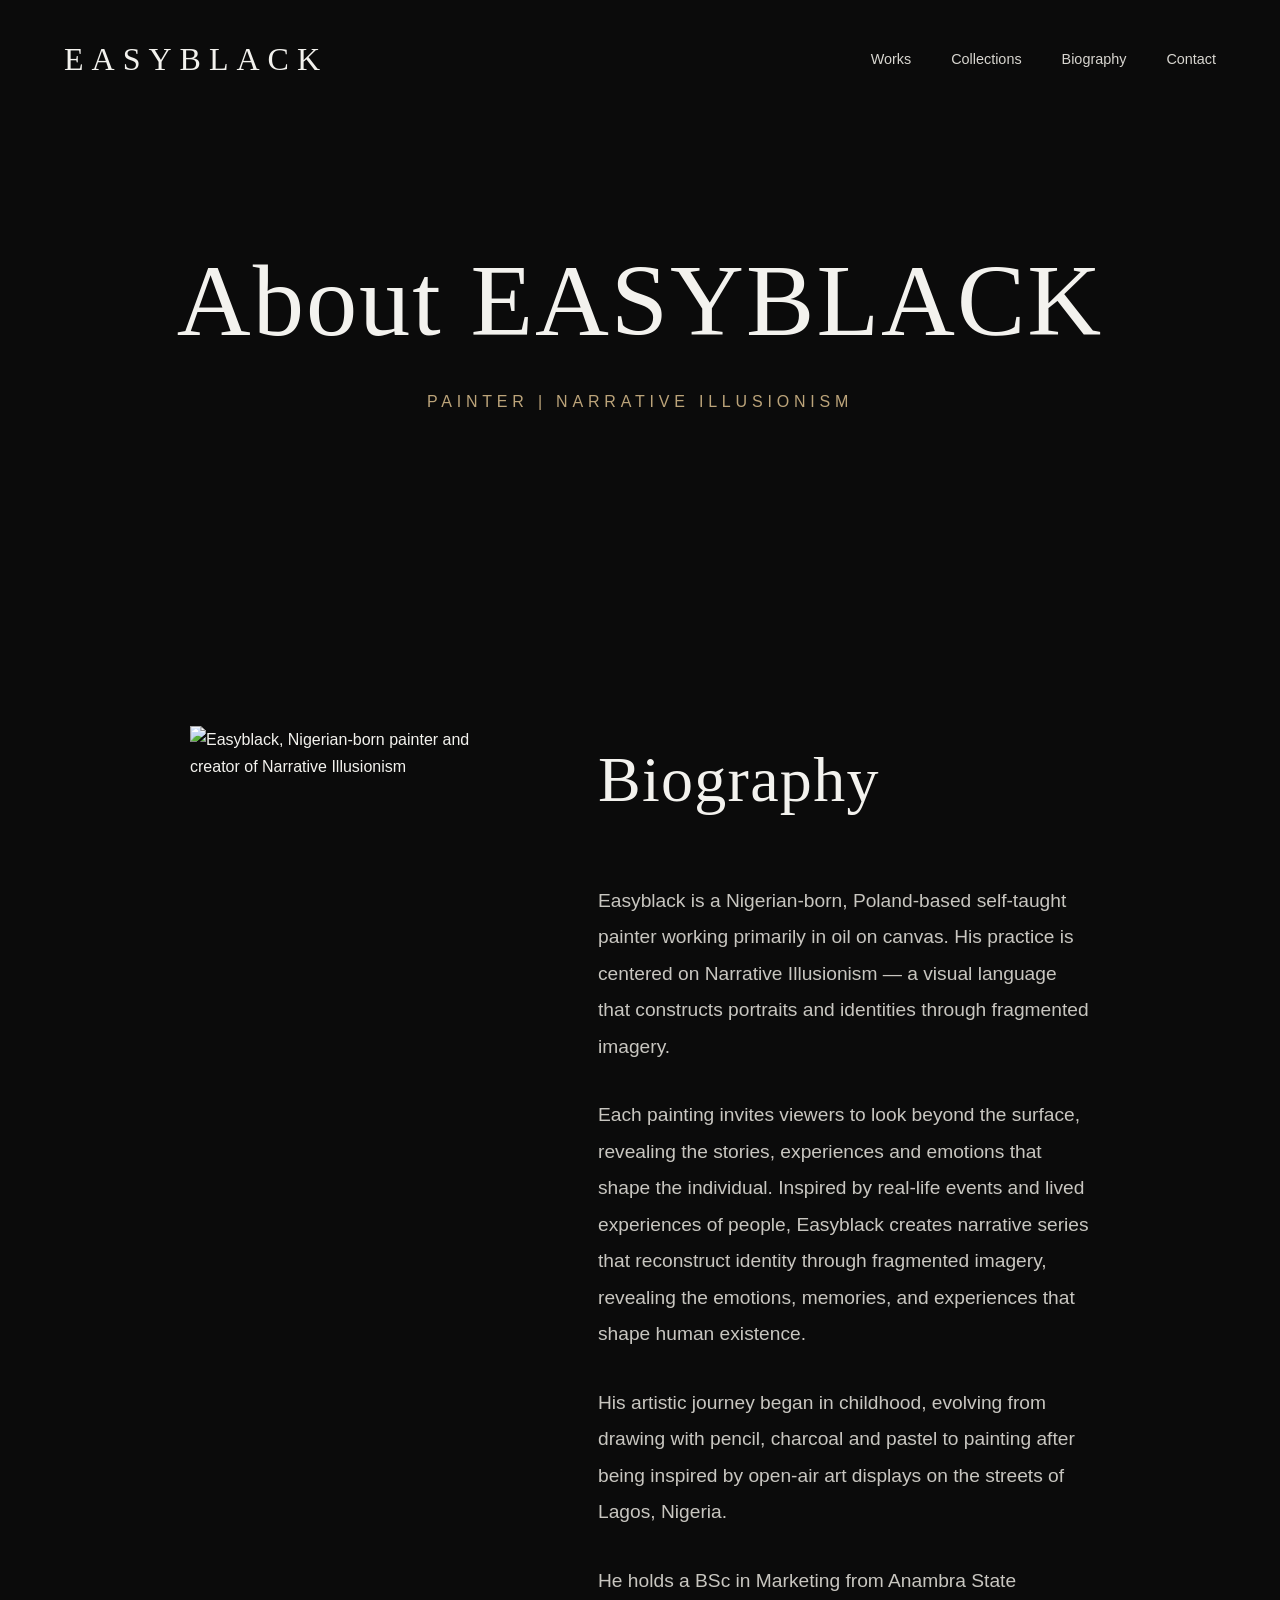
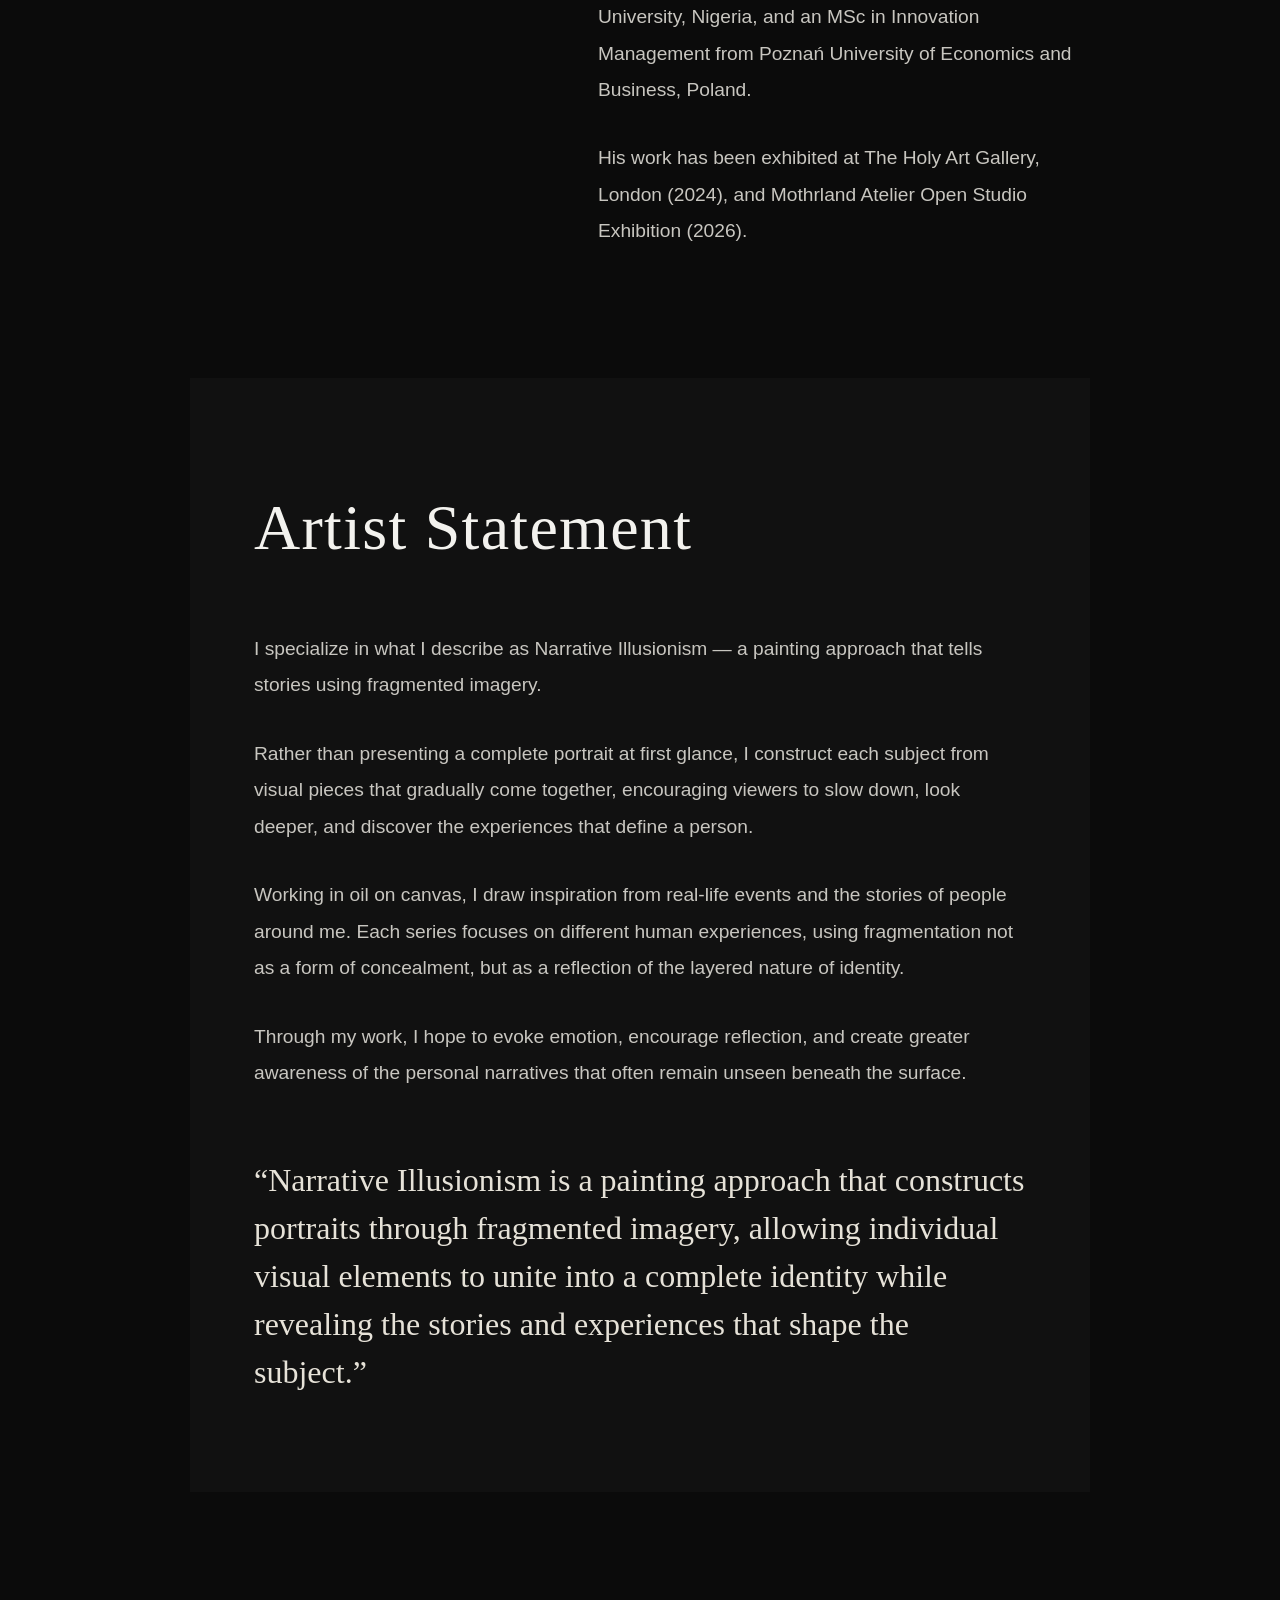
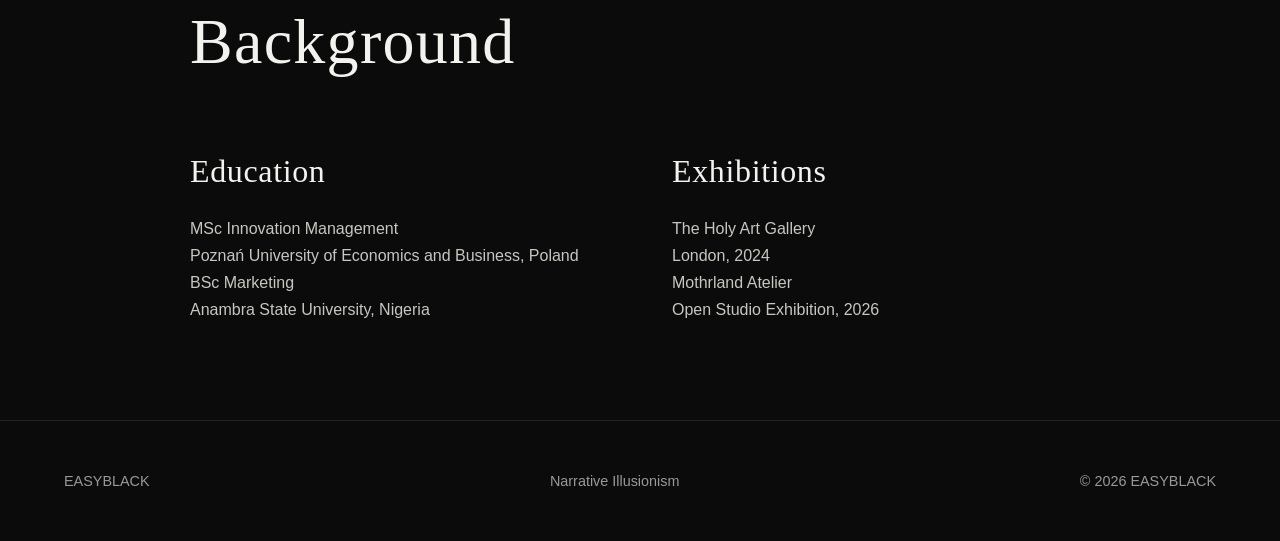
==== about.html @ 93fe668b "Add artist portrait to About page" ====
<!DOCTYPE html>
<html lang="en">

<head>

<meta charset="UTF-8">

<meta name="viewport" content="width=device-width, initial-scale=1.0">


<title>
About | EASYBLACK
</title>


<meta name="description"
content="Biography and artist statement of Easyblack, creator of Narrative Illusionism.">


<link rel="stylesheet"
href="assets/css/style.css">


<link rel="stylesheet"
href="assets/css/about.css">


<link rel="stylesheet" href="assets/css/responsive.css">


</head>


<body>



<header class="site-header">

<div class="header-inner">


<a href="index.html"
class="logo">

EASYBLACK

</a>

<button class="menu-button" aria-label="Open Navigation">
            ☰
        </button>


<nav class="main-nav">

<a href="index.html#featured">
Works
</a>

<a href="index.html#collections">
Collections
</a>

<a href="about.html">
Biography
</a>

<a href="contact.html">
Contact
</a>


</nav>


</div>

</header>





<main>



<section class="about-hero">

<h1>

About EASYBLACK

</h1>

<p>

Painter | Narrative Illusionism

</p>

</section>





<section class="biography-content">

<div class="biography-layout">


<div class="artist-image">

<img 
src="assets/images/artist/easyblack-portrait.jpg"
alt="Easyblack, Nigerian-born painter and creator of Narrative Illusionism"
loading="lazy">

</div>



<div class="biography-text">


<h2>

Biography

</h2>


<p>

Easyblack is a Nigerian-born, Poland-based self-taught painter working primarily in oil on canvas. His practice is centered on Narrative Illusionism — a visual language that constructs portraits and identities through fragmented imagery.

</p>


<p>

Each painting invites viewers to look beyond the surface, revealing the stories, experiences and emotions that shape the individual. Inspired by real-life events and lived experiences of people, Easyblack creates narrative series that reconstruct identity through fragmented imagery, revealing the emotions, memories, and experiences that shape human existence.

</p>


<p>

His artistic journey began in childhood, evolving from drawing with pencil, charcoal and pastel to painting after being inspired by open-air art displays on the streets of Lagos, Nigeria.

</p>


<p>

He holds a BSc in Marketing from Anambra State University, Nigeria, and an MSc in Innovation Management from Poznań University of Economics and Business, Poland.

</p>


<p>

His work has been exhibited at The Holy Art Gallery, London (2024), and Mothrland Atelier Open Studio Exhibition (2026).

</p>

</div>


</div>

</section>






<section class="statement-content">


<h2>

Artist Statement

</h2>


<p>

I specialize in what I describe as Narrative Illusionism — a painting approach that tells stories using fragmented imagery.

</p>


<p>

Rather than presenting a complete portrait at first glance, I construct each subject from visual pieces that gradually come together, encouraging viewers to slow down, look deeper, and discover the experiences that define a person.

</p>


<p>

Working in oil on canvas, I draw inspiration from real-life events and the stories of people around me. Each series focuses on different human experiences, using fragmentation not as a form of concealment, but as a reflection of the layered nature of identity.

</p>


<p>

Through my work, I hope to evoke emotion, encourage reflection, and create greater awareness of the personal narratives that often remain unseen beneath the surface.

</p>


<blockquote>

“Narrative Illusionism is a painting approach that constructs portraits through fragmented imagery, allowing individual visual elements to unite into a complete identity while revealing the stories and experiences that shape the subject.”

</blockquote>


</section>





<section class="education-content">


<h2>

Background

</h2>


<div class="education-grid">


<div>

<h3>

Education

</h3>


<p>

MSc Innovation Management<br>

Poznań University of Economics and Business, Poland

</p>


<p>

BSc Marketing<br>

Anambra State University, Nigeria

</p>


</div>




<div>

<h3>

Exhibitions

</h3>


<p>

The Holy Art Gallery<br>

London, 2024

</p>


<p>

Mothrland Atelier<br>

Open Studio Exhibition, 2026

</p>


</div>


</div>


</section>



</main>






<footer>

<div class="footer-inner">


<div>
EASYBLACK
</div>


<div>
Narrative Illusionism
</div>


<div>
© 2026 EASYBLACK
</div>


</div>

</footer>

<script src="assets/js/app.js"></script>

</body>

</html>
---- assets/css/style.css ----
/* =========================================

   EASYBLACK
   Narrative Illusionism

   Core Stylesheet

========================================= */


/* =========================================
   RESET
========================================= */


* {

    margin: 0;

    padding: 0;

    box-sizing: border-box;

}


html {

    scroll-behavior: smooth;

}


body {

    background: #0B0B0B;

    color: #F3F2EE;

    font-family: "Inter", sans-serif;

    font-weight: 300;

    line-height: 1.7;

    overflow-x: hidden;

}


img {

    max-width: 100%;

    display: block;

}


a {

    color: inherit;

    text-decoration: none;

}


h1,
h2,
h3 {

    font-family: "Cormorant Garamond", serif;

    font-weight: 400;

    letter-spacing: 0.02em;

}


h2 {

    font-size: clamp(2.5rem, 5vw, 4rem);

    margin-bottom: 3rem;

}


p {

    color: #C8C6C0;

}





/* =========================================
   GLOBAL LAYOUT
========================================= */


.content {

    width: min(1100px, 85%);

    margin: auto;

}


section {

    padding: 8rem 0;

}


.section-heading {

    width: min(1100px, 85%);

    margin: auto;

}





/* =========================================
   HEADER
========================================= */


.site-header {

    position: fixed;

    top: 0;

    width: 100%;

    z-index: 1000;

    padding: 2rem 5%;

    transition: .5s ease;

}


.header-inner {

    display: flex;

    justify-content: space-between;

    align-items: center;

}



.logo {

    font-family:
    "Cormorant Garamond",
    serif;

    font-size: 2rem;

    letter-spacing: .25em;

}



.main-nav {

    display: flex;

    gap: 2.5rem;

}


.main-nav a {

    font-size: .9rem;

    color: #D8D6D0;

    transition: .3s ease;

}


.main-nav a:hover {

    color: white;

}





.menu-button {

    display:none;

    background:none;

    border:none;

    color:white;

    font-size:1.5rem;

}







/* =========================================
   HERO
========================================= */


.hero {

    height:100vh;

    position:relative;

    display:flex;

    align-items:center;

    justify-content:center;

    overflow:hidden;

}



.hero img {

    position:absolute;

    inset:0;

    width:100%;

    height:100%;

    object-fit:cover;

    animation:

    heroZoom 20s infinite alternate;

}



.hero-overlay {

    position:absolute;

    inset:0;

    background:

    linear-gradient(

    rgba(0,0,0,.35),

    rgba(0,0,0,.75)

    );

}



.hero-content {

    position:relative;

    text-align:center;

    z-index:2;

}



.hero-content h1 {

    font-size:

    clamp(4rem,10vw,9rem);

    letter-spacing:.15em;

}



.hero-content p {

    font-size:1.3rem;

    margin:1.5rem 0 3rem;

    color:#ddd;

}



.hero-button {

    border:1px solid rgba(255,255,255,.5);

    padding:1rem 2.5rem;

    display:inline-block;

    transition:.4s ease;

}



.hero-button:hover {

    background:white;

    color:black;

}






/* =========================================
   FEATURED SECTION
========================================= */


.featured-section {

    background:#0B0B0B;

}



.featured-gallery {

    width:90%;

    margin:auto;

}





/* =========================================
   NARRATIVE SECTION
========================================= */


.narrative-section {

    background:#111111;

}



.narrative-section .lead {

    font-family:

    "Cormorant Garamond",
    serif;

    font-size:2rem;

    line-height:1.5;

    color:#EEE;

    margin-bottom:2rem;

}





/* =========================================
   COLLECTIONS
========================================= */


.collections-section {

    width:85%;

    margin:auto;

}



.collections-grid {

    display:grid;

    grid-template-columns:

    repeat(2,1fr);

    gap:2rem;

}



.collection-card {

    min-height:300px;

    border:

    1px solid rgba(255,255,255,.15);

    display:flex;

    flex-direction:column;

    justify-content:center;

    align-items:center;

    transition:.5s ease;

}



.collection-card:hover {

    background:#151515;

    transform:translateY(-10px);

}



.collection-card h3 {

    font-size:3rem;

}





/* =========================================
   EXHIBITIONS
========================================= */


.timeline {

    width:min(800px,85%);

    margin:auto;

}



.timeline-item {

    padding:

    2rem 0;

    border-bottom:

    1px solid rgba(255,255,255,.15);

}



.timeline-item span {

    color:#BCA47A;

}





/* =========================================
   BIOGRAPHY
========================================= */


.biography-section {

    background:#111;

}



.text-link {

    display:inline-block;

    margin-top:2rem;

    border-bottom:1px solid white;

}





/* =========================================
   CONTACT
========================================= */


.contact-section {

    text-align:center;

}



.email-link {

    display:block;

    margin:2rem;

    font-family:

    "Cormorant Garamond",
    serif;

    font-size:2.5rem;

}



.social-links {

    display:flex;

    justify-content:center;

    gap:2rem;

}





/* =========================================
   FOOTER
========================================= */


footer {

    border-top:

    1px solid rgba(255,255,255,.1);

    padding:3rem 5%;

}



.footer-inner {

    display:flex;

    justify-content:space-between;

    color:#999;

    font-size:.9rem;

}






/* =========================================
   ANIMATION
========================================= */


@keyframes heroZoom {


from {

transform:scale(1);

}


to {

transform:scale(1.08);

}


}
---- assets/css/about.css ----
/* =========================================

EASYBLACK
About Page

========================================= */


.about-hero {

min-height:70vh;

display:flex;

flex-direction:column;

justify-content:center;

align-items:center;

text-align:center;

}


.about-hero h1 {

font-size:

clamp(4rem,8vw,7rem);

}



.about-hero p {

letter-spacing:.3em;

text-transform:uppercase;

color:#BCA47A;

}





.biography-content,
.statement-content,
.education-content {

width:min(900px,85%);

margin:auto;

padding:6rem 0;

}



.biography-content p,
.statement-content p {

font-size:1.2rem;

line-height:1.9;

margin-bottom:2rem;

}





.statement-content {

background:#111;

padding-left:5%;

padding-right:5%;

}





blockquote {

margin-top:4rem;

font-family:

"Cormorant Garamond",
serif;


font-size:2rem;

line-height:1.5;

color:#E6E2D8;

}





.education-grid {

display:grid;

grid-template-columns:

repeat(2,1fr);

gap:4rem;

}



.education-grid h3 {

font-size:2rem;

margin-bottom:1rem;

}





@media(max-width:700px){


.education-grid {

grid-template-columns:1fr;

}


}


/* =========================================
   ARTIST PORTRAIT
========================================= */


.biography-layout {

    display:grid;

    grid-template-columns: 1fr 1.5fr;

    gap:5rem;

    align-items:start;

}



.artist-image img {

    width:100%;

    height:auto;

    display:block;

}



.artist-image {

    position:relative;

}



.biography-text {

    max-width:700px;

}



@media(max-width:900px){


    .biography-layout {

        grid-template-columns:1fr;

        gap:3rem;

    }


}
---- assets/css/responsive.css ----
/* =========================================

   EASYBLACK
   Responsive Design System

========================================= */



/* =========================================
   TABLETS
========================================= */


@media (max-width: 1100px) {


    .main-nav {

        gap:1.5rem;

    }



    .main-nav a {

        font-size:.8rem;

    }



    .hero-content h1 {

        letter-spacing:.1em;

    }



    .collections-grid {

        gap:1.5rem;

    }



}






/* =========================================
   MOBILE NAVIGATION
========================================= */


@media (max-width: 850px) {


    .site-header {

        padding:1.5rem 6%;

    }



    .menu-button {

        display:block;

        cursor:pointer;

    }



    .main-nav {


        position:absolute;

        top:100%;

        left:0;

        width:100%;

        background:#0B0B0B;

        display:flex;

        flex-direction:column;

        align-items:center;

        gap:2rem;

        padding:3rem 0;


        opacity:0;

        pointer-events:none;

        transform:translateY(-20px);

        transition:.5s ease;


    }



    .main-nav.active {


        opacity:1;

        pointer-events:auto;

        transform:translateY(0);


    }





    .logo {

        font-size:1.6rem;

    }





}





/* =========================================
   MOBILE HERO
========================================= */


@media(max-width:700px){


    .hero {


        height:100svh;

    }



    .hero-content {


        width:90%;

    }



    .hero-content h1 {


        font-size:

        clamp(3rem,16vw,5rem);


        letter-spacing:.08em;


    }



    .hero-content p {


        font-size:1rem;


    }



    .hero-button {


        padding:

        .9rem 2rem;


    }



}





/* =========================================
   MOBILE SECTIONS
========================================= */


@media(max-width:700px){


    section {


        padding:5rem 0;


    }



    h2 {


        font-size:2.5rem;


    }



    .content,
    .section-heading {


        width:88%;


    }



    .narrative-section .lead {


        font-size:1.6rem;


    }


}






/* =========================================
   MOBILE COLLECTIONS
========================================= */


@media(max-width:700px){


    .collections-section {


        width:88%;


    }



    .collections-grid {


        grid-template-columns:1fr;


    }



    .collection-card {


        min-height:220px;


    }



    .collection-card h3 {


        font-size:2.2rem;


        text-align:center;


    }



}





/* =========================================
   MOBILE CONTACT
========================================= */


@media(max-width:700px){


    .email-link {


        font-size:1.8rem;


        word-break:break-word;


    }



    .social-links {


        flex-direction:column;


        gap:1rem;


    }


}





/* =========================================
   SMALL PHONES
========================================= */


@media(max-width:400px){


    .logo {


        font-size:1.3rem;


    }



    .hero-content h1 {


        font-size:2.8rem;


    }



    .hero-content p {


        font-size:.9rem;


    }



}
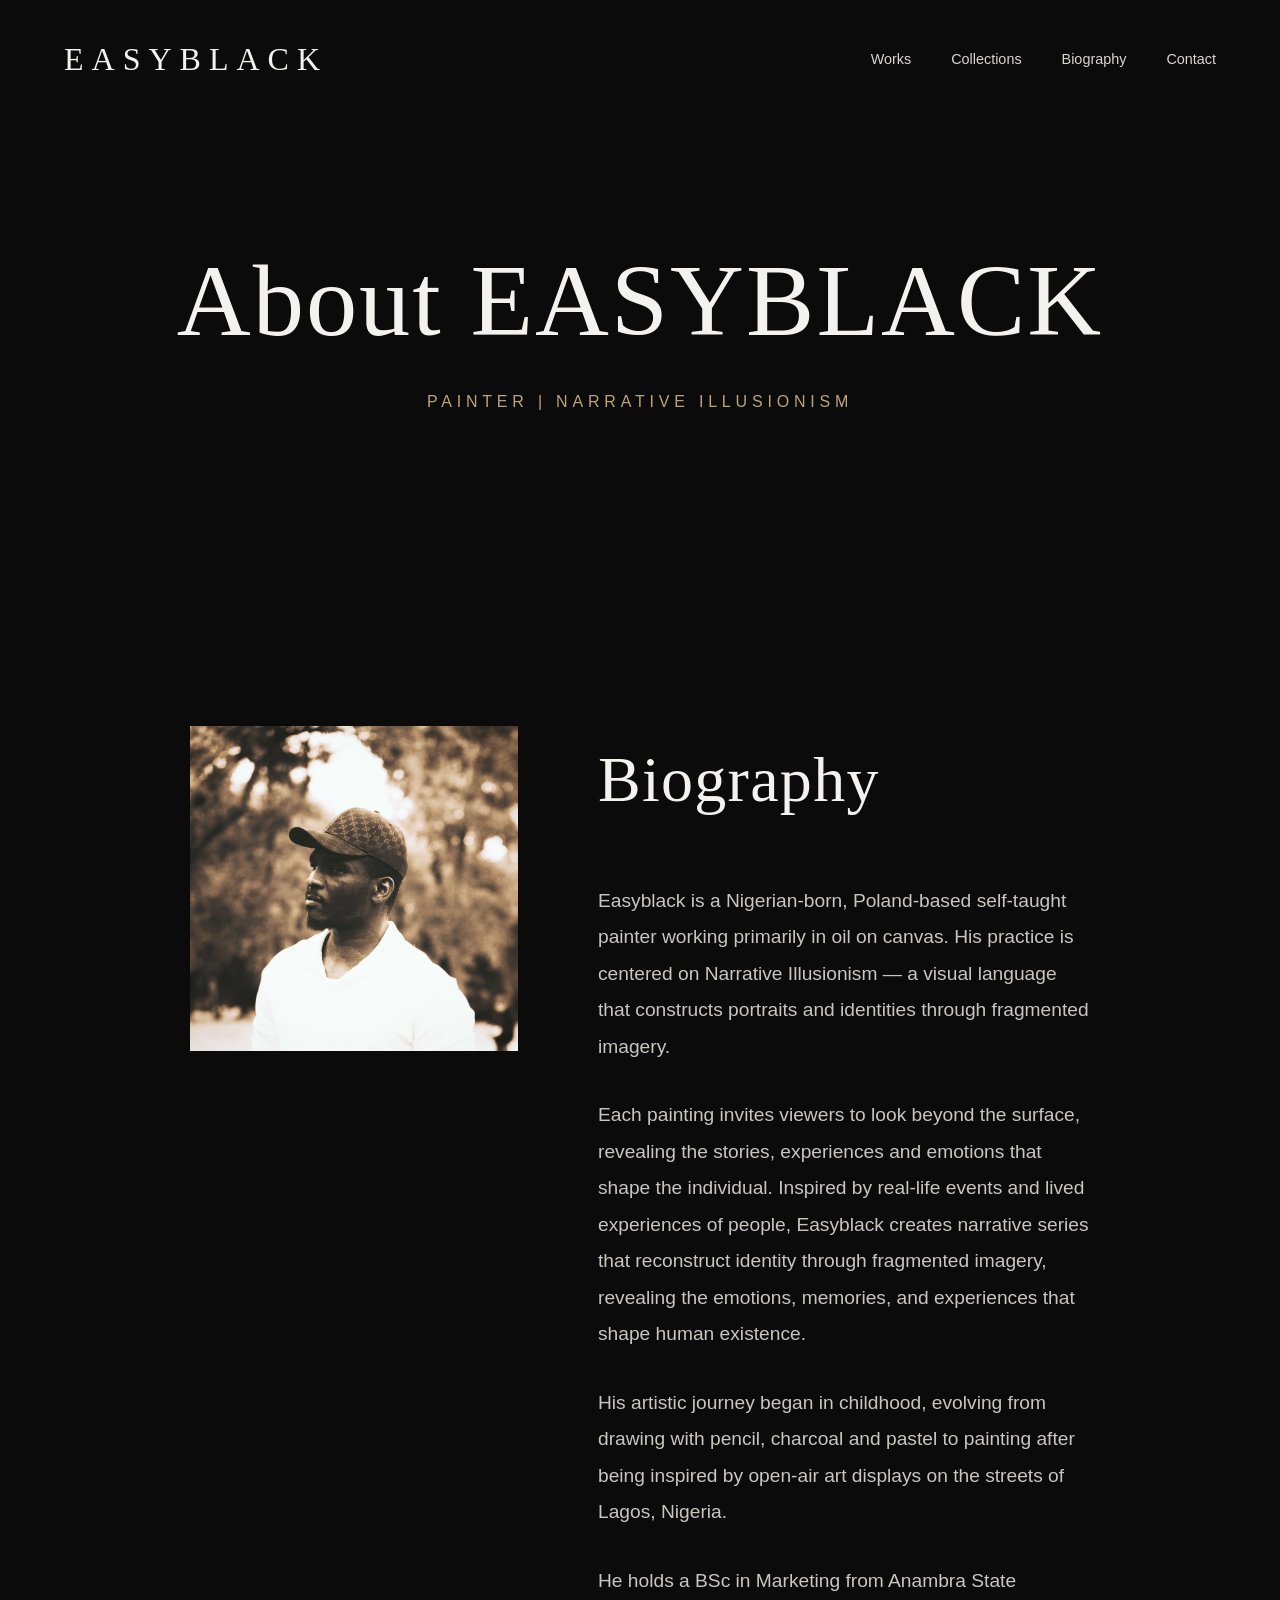
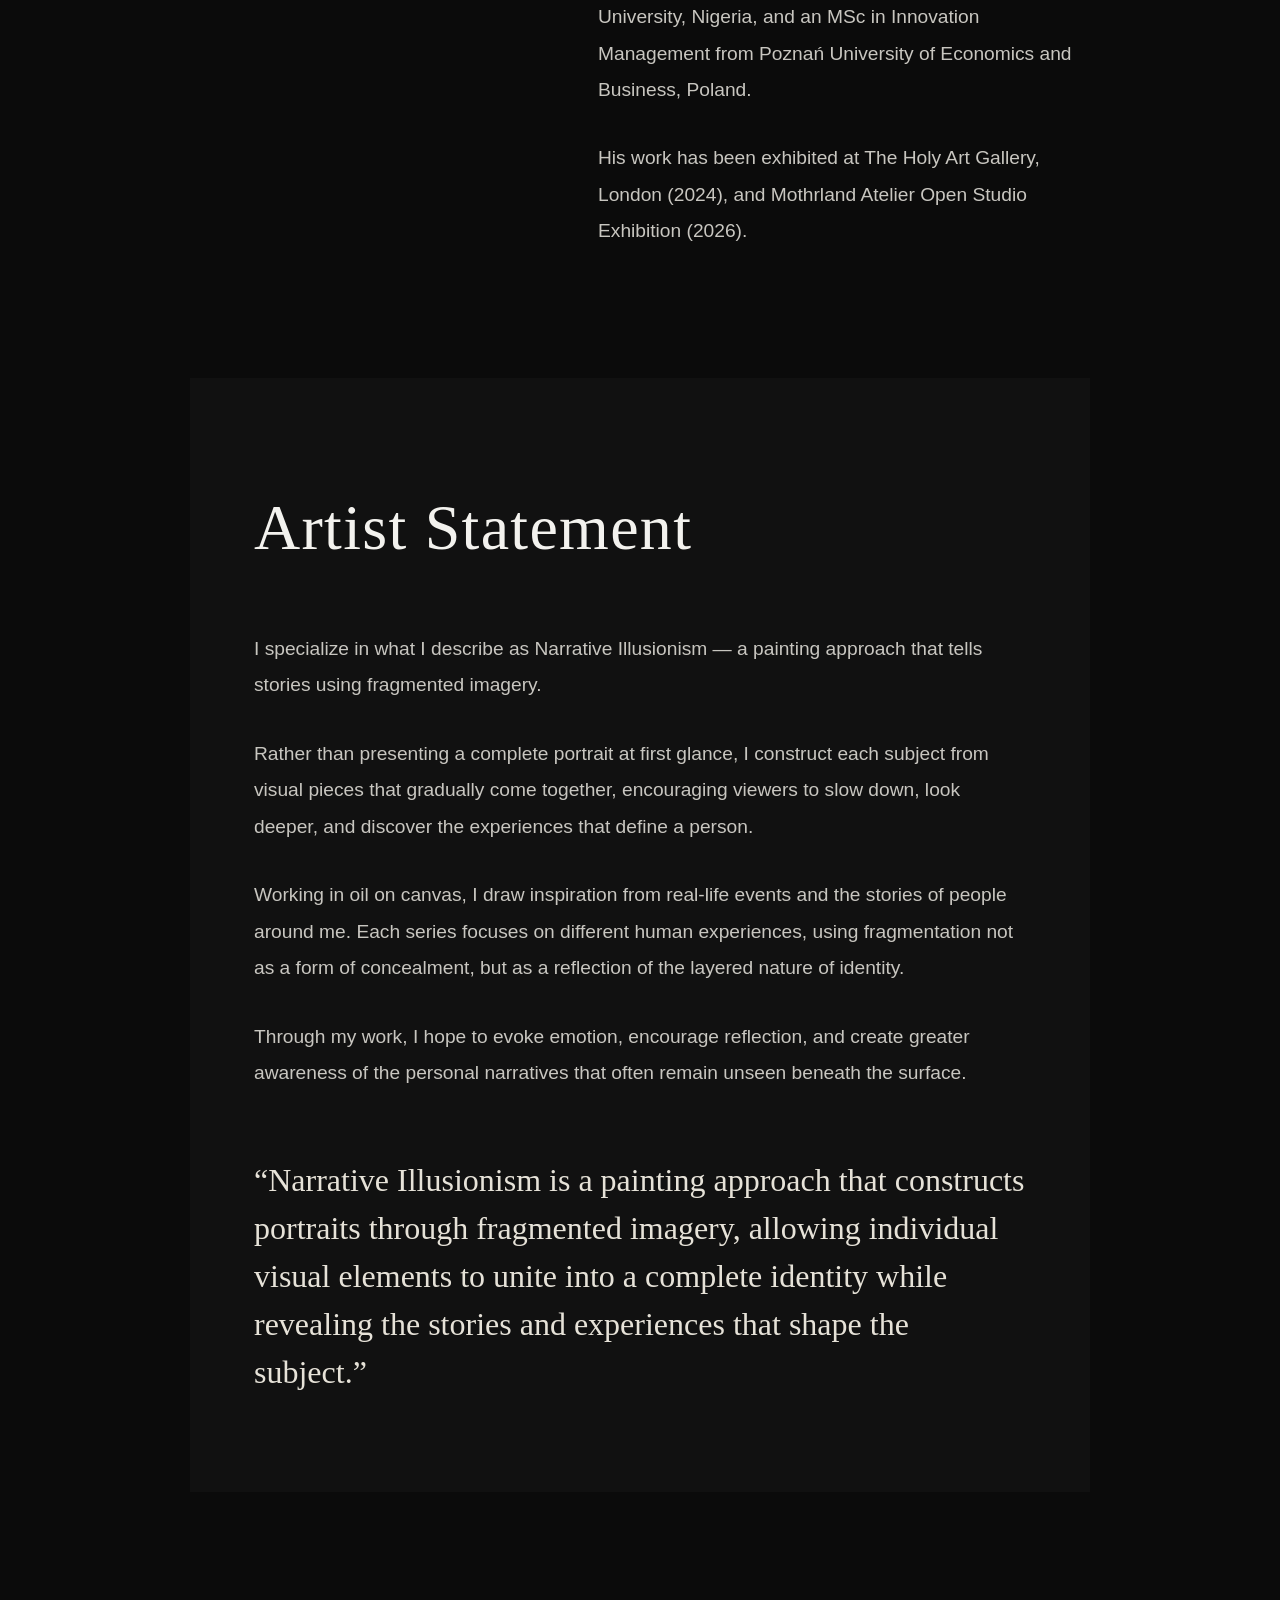
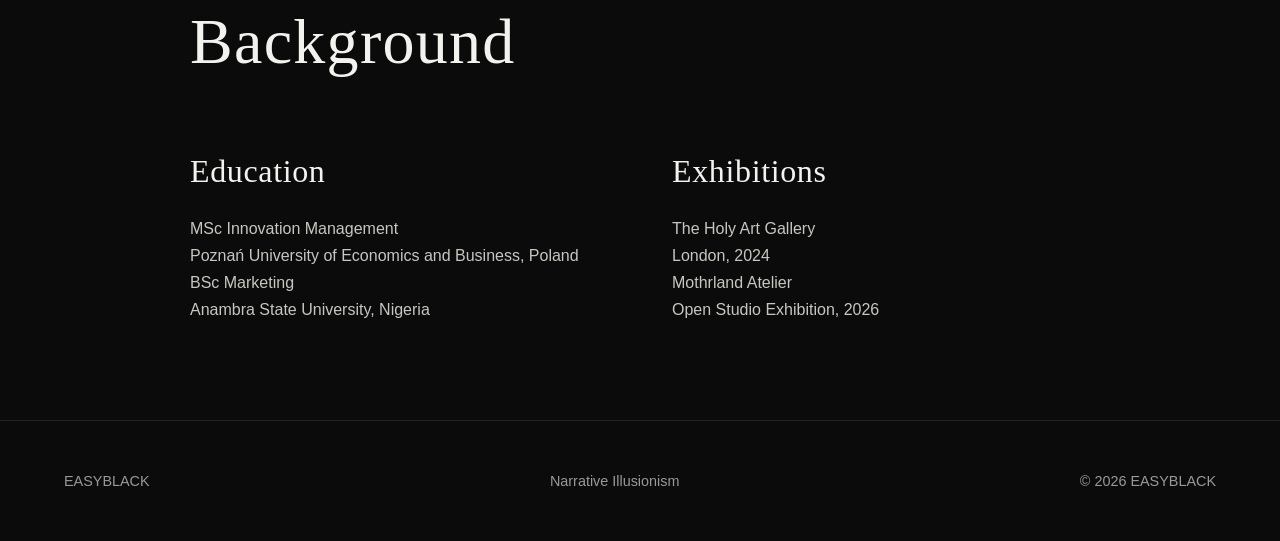
==== commit bd83a1d5: "Fix artist portrait image path" ====
--- a/about.html
+++ b/about.html
@@ -114,7 +114,7 @@
 <div class="artist-image">
 
 <img 
-src="assets/images/artist/easyblack-portrait.jpg"
+src="assets/images/artist/easyblack-portrait.jpeg"
 alt="Easyblack, Nigerian-born painter and creator of Narrative Illusionism"
 loading="lazy">
 
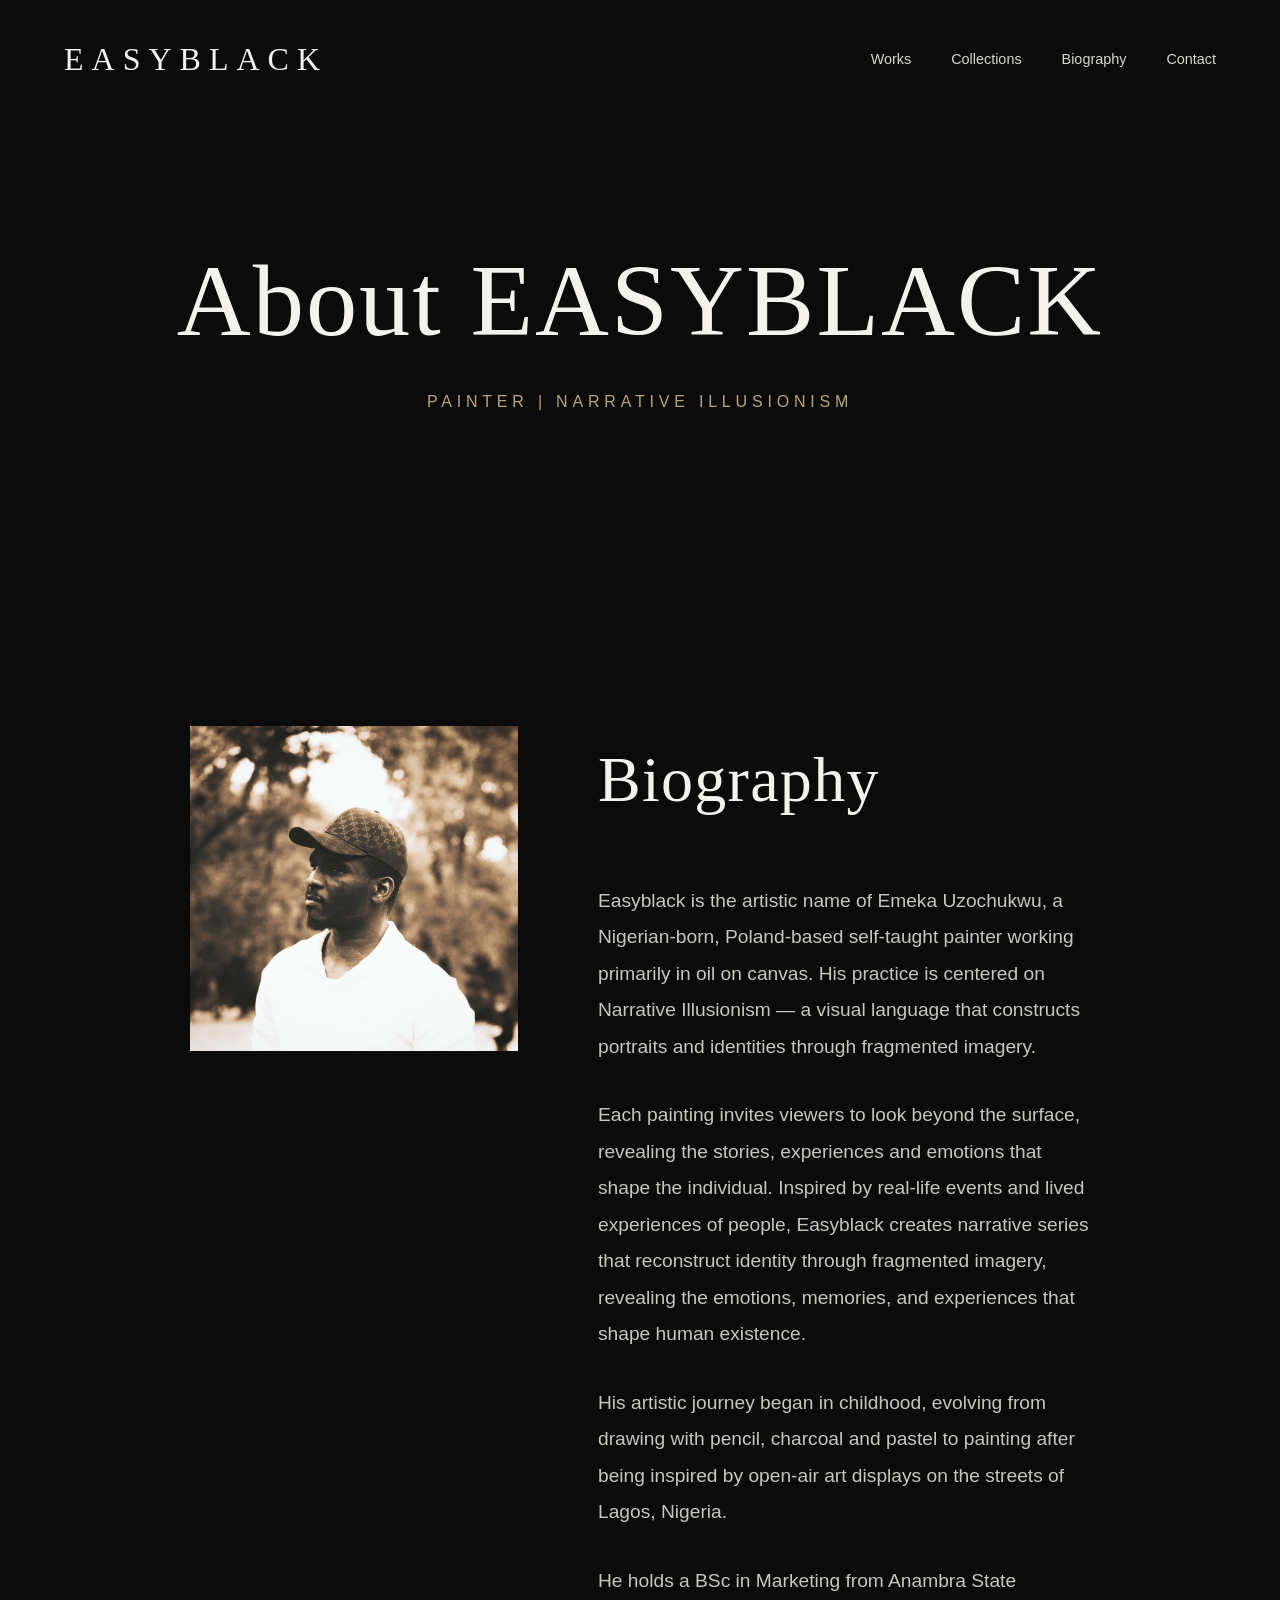
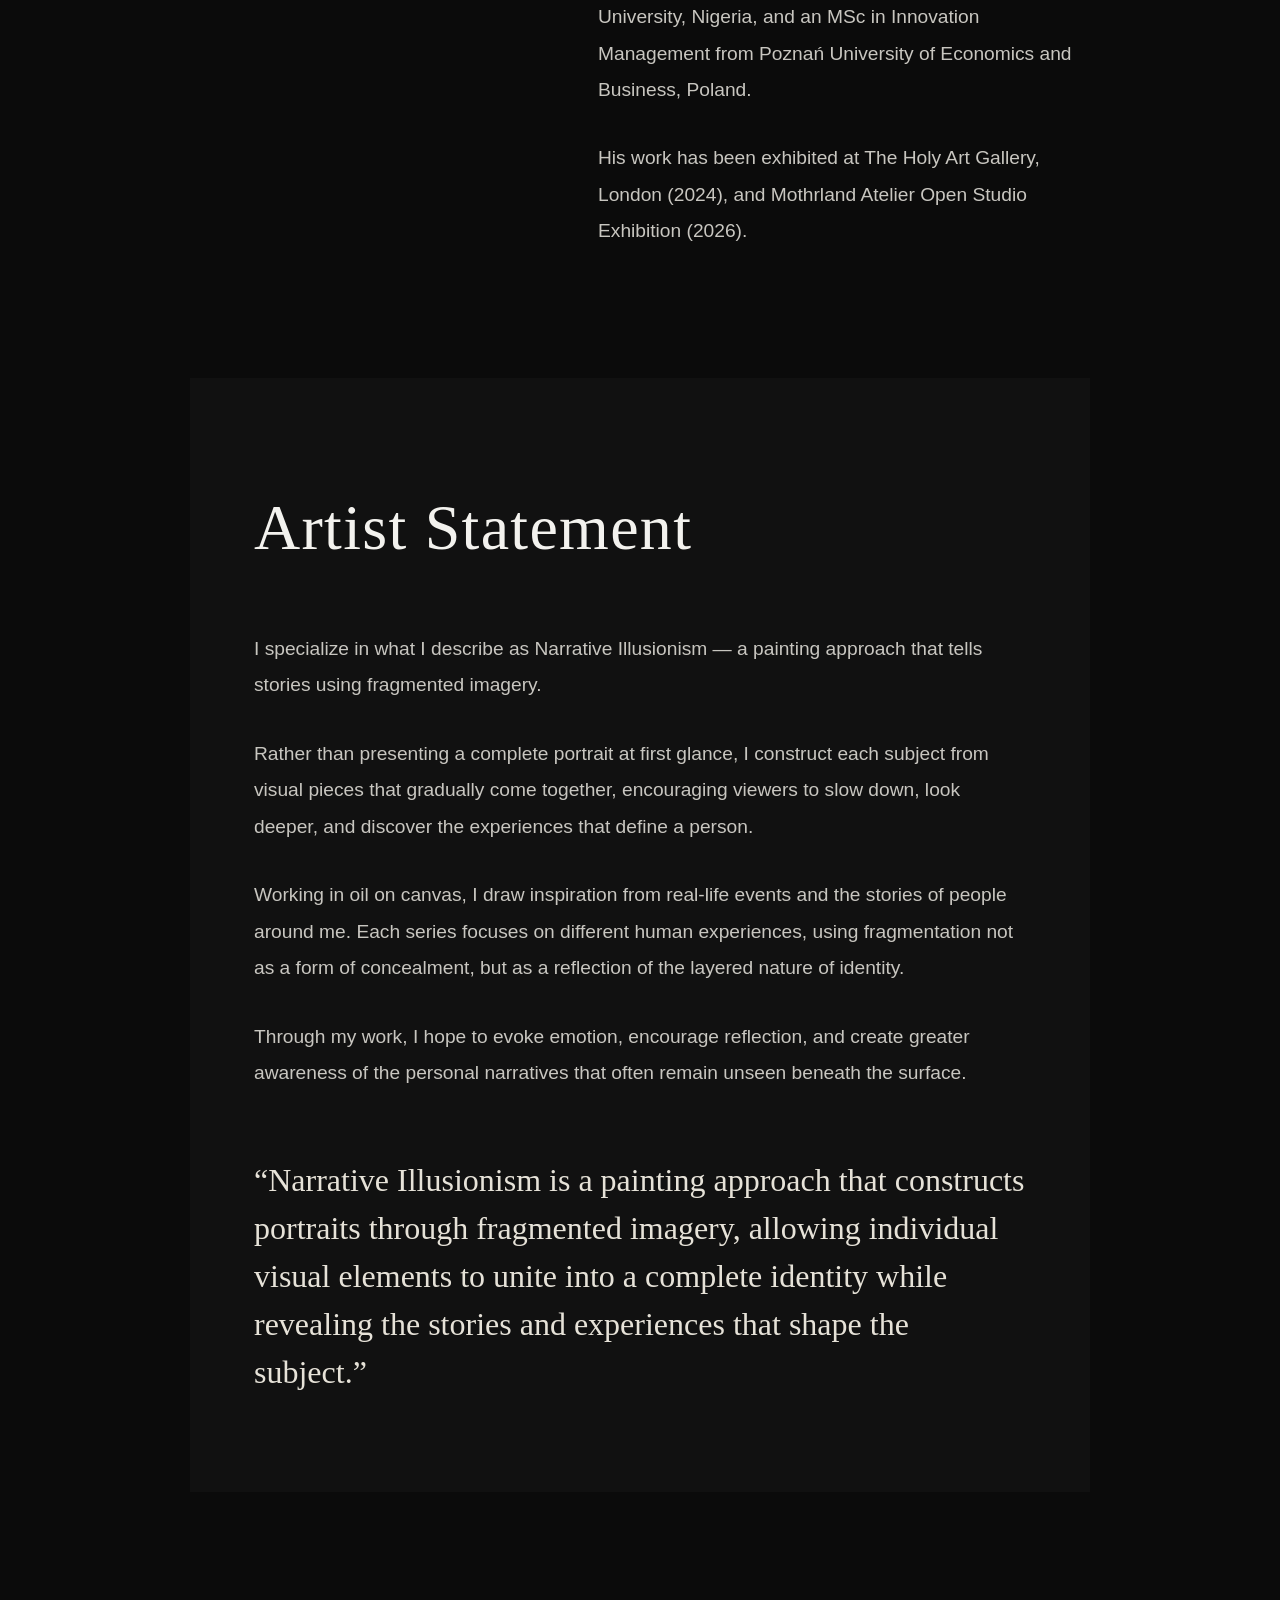
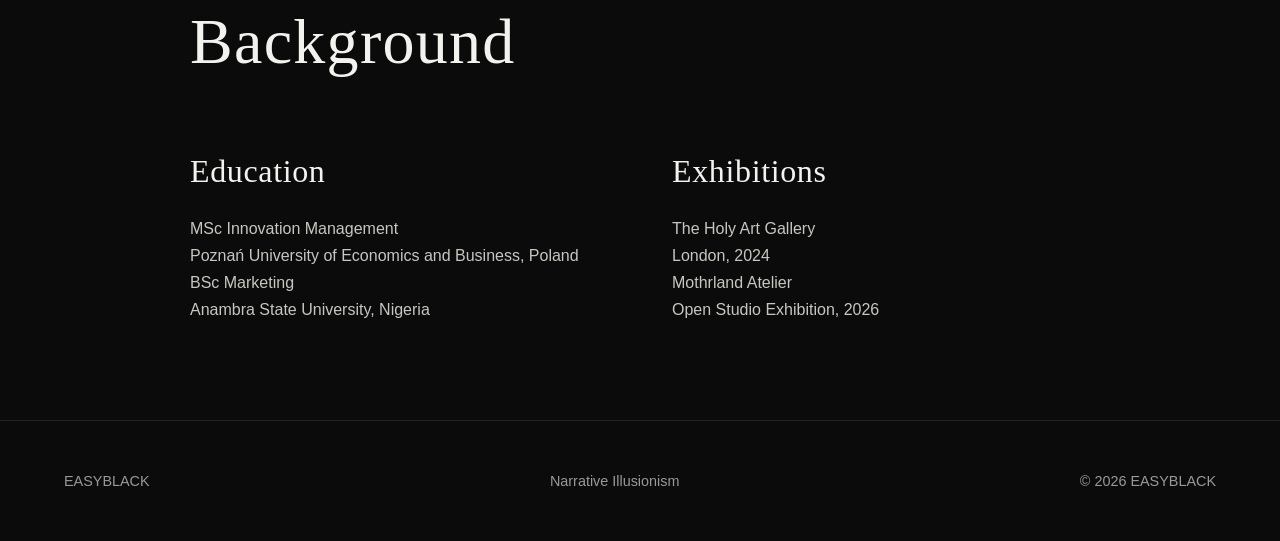
==== commit 3fcd4c2f: "Adding real name to the About section" ====
--- a/about.html
+++ b/about.html
@@ -9,12 +9,27 @@
 
 
 <title>
-About | EASYBLACK
+About EASYBLACK | Nigerian Artist & Creator of Narrative Illusionism
 </title>
 
 
 <meta name="description"
-content="Biography and artist statement of Easyblack, creator of Narrative Illusionism.">
+content="Learn about EASYBLACK, a Nigerian-born, Poland-based painter and creator of Narrative Illusionism, exploring identity, memory and human experience through oil on canvas.">
+
+<meta property="og:title"
+content="About EASYBLACK | Nigerian Artist & Creator of Narrative Illusionism">
+
+<meta property="og:description"
+content="Discover the story, artistic journey and philosophy behind EASYBLACK's Narrative Illusionism practice.">
+
+<meta property="og:image"
+content="https://easyblackoffice.com/assets/images/artist/easyblack-portrait.jpeg">
+
+<meta property="og:url"
+content="https://easyblackoffice.com/about.html">
+
+<meta property="og:type"
+content="profile">
 
 
 <link rel="stylesheet"
@@ -26,6 +41,32 @@
 
 
 <link rel="stylesheet" href="assets/css/responsive.css">
+
+
+<link rel="icon" type="image/png" href="assets/images/favicon.png">
+
+
+<script type="application/ld+json">
+{
+  "@context": "https://schema.org",
+  "@type": "VisualArtist",
+  "name": "Easyblack",
+  "url": "https://easyblackoffice.com",
+  "image": "https://easyblackoffice.com/assets/images/artist/easyblack-portrait.jpeg",
+  "description": "Nigerian-born, Poland-based painter and creator of Narrative Illusionism.",
+  "artform": "Painting",
+  "knowsAbout": [
+    "Oil Painting",
+    "Narrative Illusionism",
+    "Contemporary Art",
+    "Portrait Painting"
+  ],
+  "address": {
+    "@type": "PostalAddress",
+    "addressCountry": "Poland"
+  }
+}
+</script>
 
 
 </head>
@@ -134,7 +175,7 @@
 
 <p>
 
-Easyblack is a Nigerian-born, Poland-based self-taught painter working primarily in oil on canvas. His practice is centered on Narrative Illusionism — a visual language that constructs portraits and identities through fragmented imagery.
+Easyblack is the artistic name of Emeka Uzochukwu, a Nigerian-born, Poland-based self-taught painter working primarily in oil on canvas. His practice is centered on Narrative Illusionism — a visual language that constructs portraits and identities through fragmented imagery.
 
 </p>
 
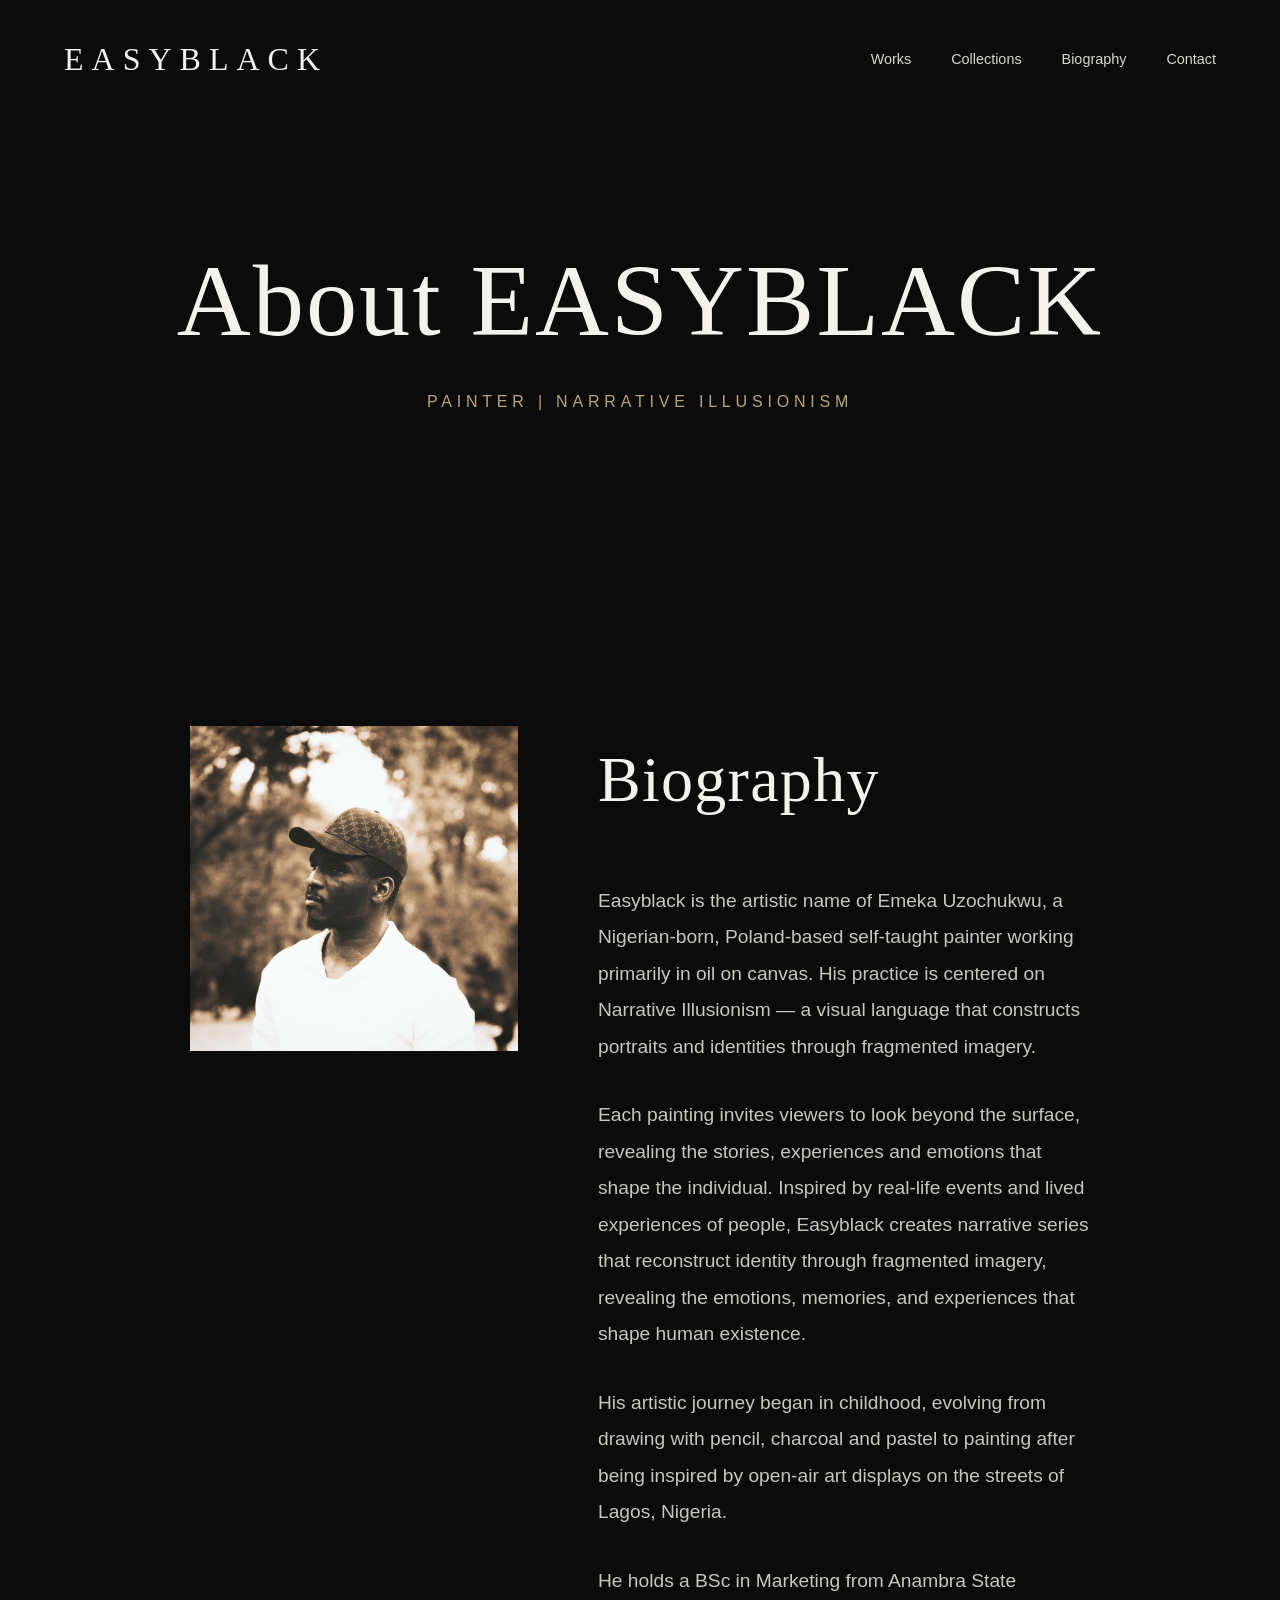
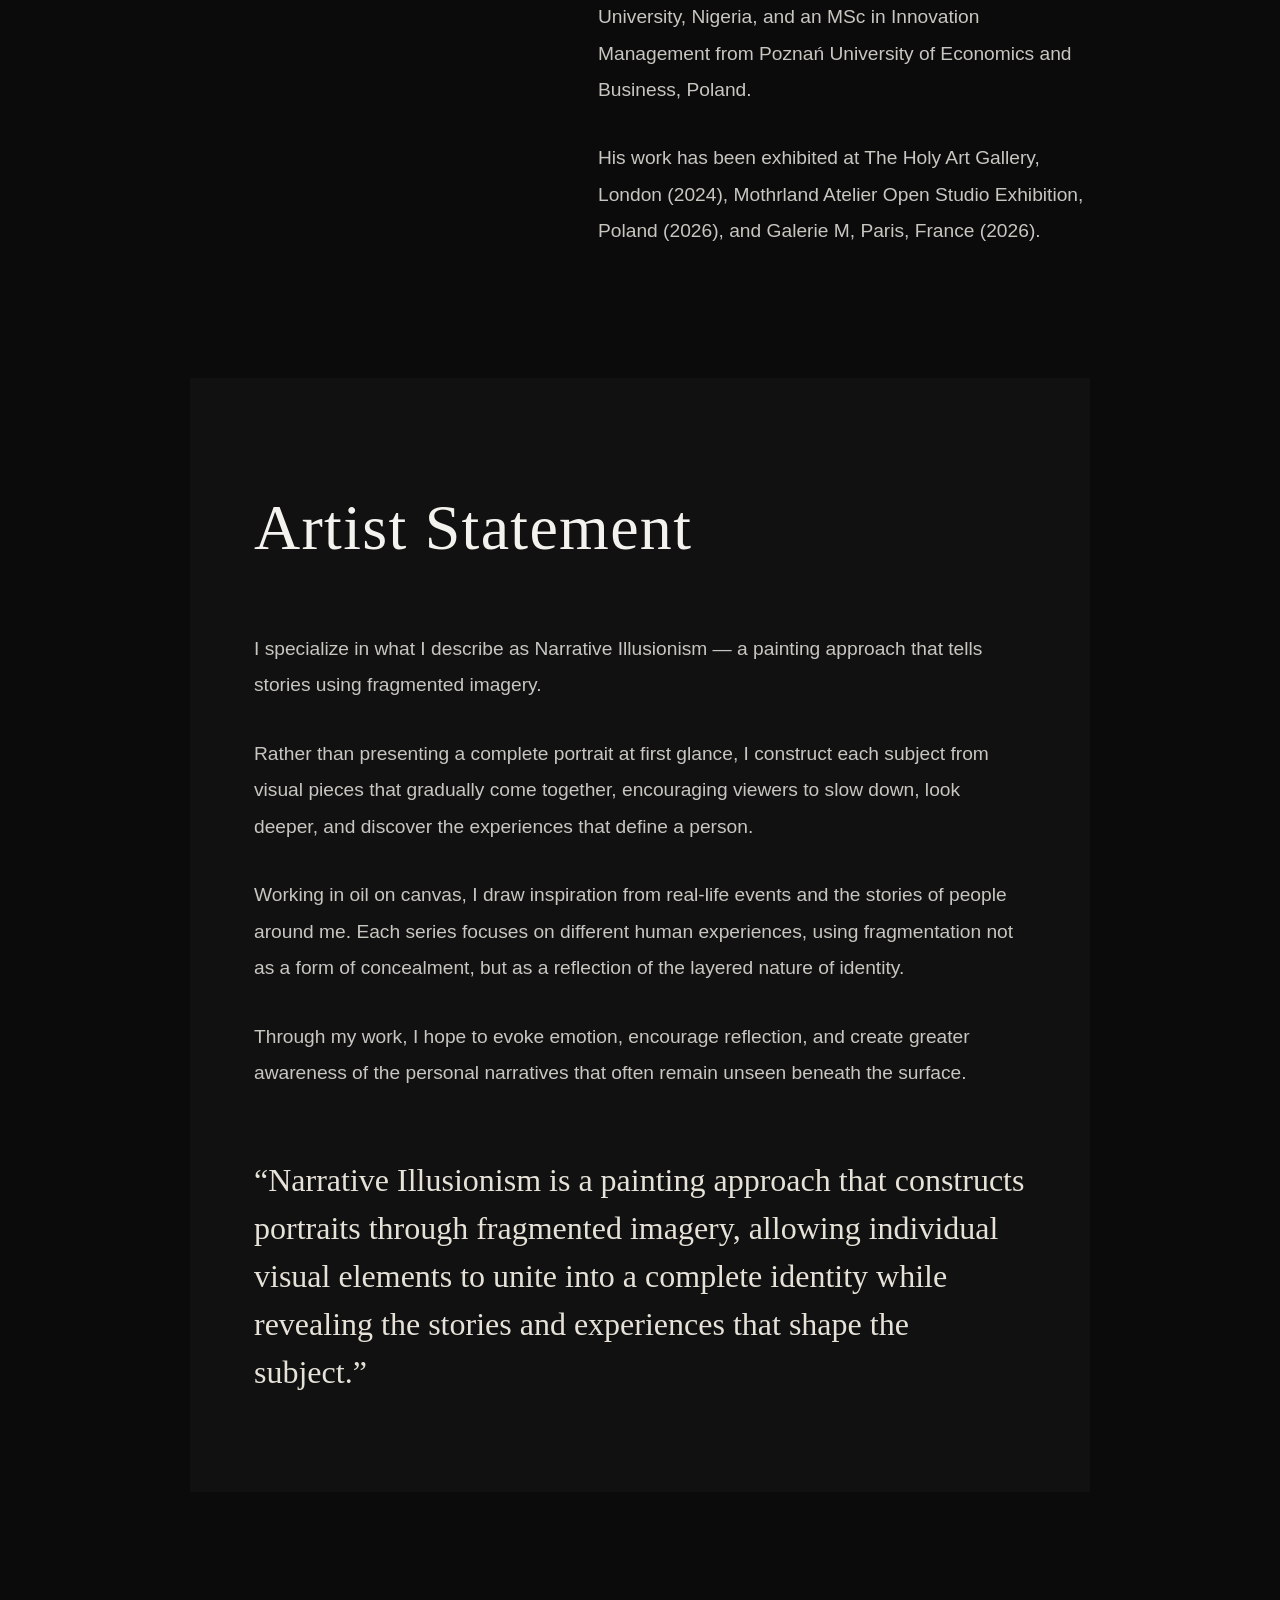
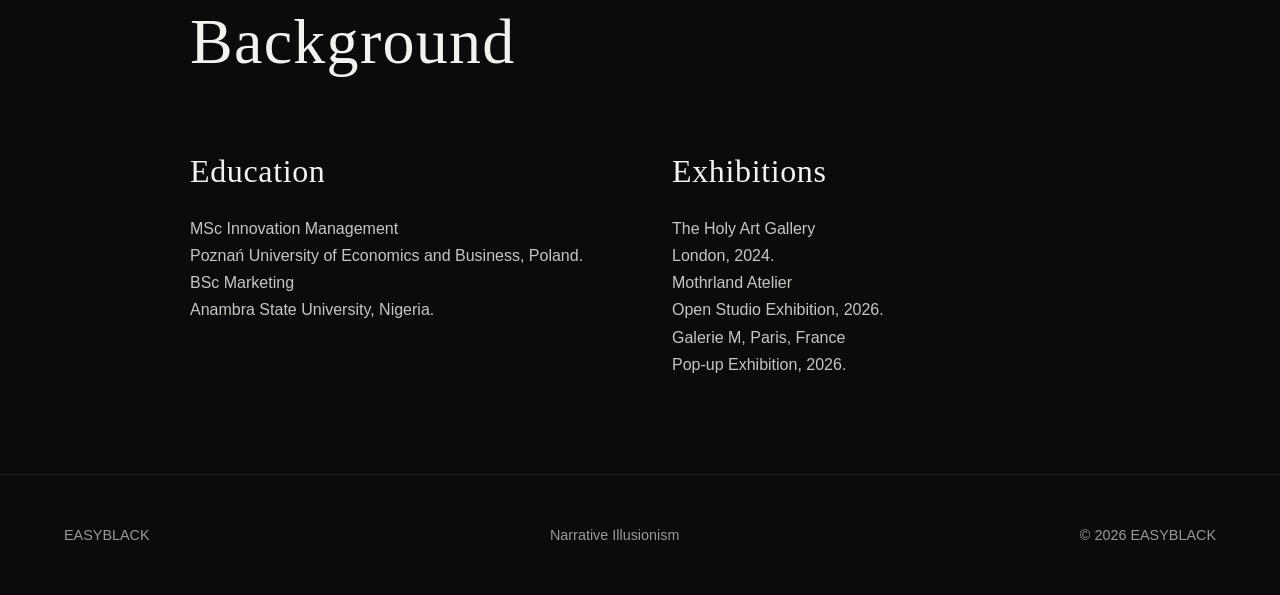
==== commit 1a2b0e32: "added Galerie M exhibition" ====
--- a/about.html
+++ b/about.html
@@ -203,7 +203,7 @@
 
 <p>
 
-His work has been exhibited at The Holy Art Gallery, London (2024), and Mothrland Atelier Open Studio Exhibition (2026).
+His work has been exhibited at The Holy Art Gallery, London (2024), Mothrland Atelier Open Studio Exhibition, Poland (2026), and Galerie M, Paris, France (2026).
 
 </p>
 
@@ -296,7 +296,7 @@
 
 MSc Innovation Management<br>
 
-Poznań University of Economics and Business, Poland
+Poznań University of Economics and Business, Poland.
 
 </p>
 
@@ -305,7 +305,7 @@
 
 BSc Marketing<br>
 
-Anambra State University, Nigeria
+Anambra State University, Nigeria.
 
 </p>
 
@@ -328,7 +328,7 @@
 
 The Holy Art Gallery<br>
 
-London, 2024
+London, 2024.
 
 </p>
 
@@ -337,7 +337,16 @@
 
 Mothrland Atelier<br>
 
-Open Studio Exhibition, 2026
+Open Studio Exhibition, 2026.
+
+</p>
+
+
+<p>
+
+Galerie M, Paris, France<br>
+
+Pop-up Exhibition, 2026.
 
 </p>
 
--- a/assets/css/style.css
+++ b/assets/css/style.css
@@ -1,10 +1,8 @@
-/* =========================================
-
+
+/* =========================================
    EASYBLACK
    Narrative Illusionism
-
    Core Stylesheet
-
 ========================================= */
 
 
@@ -12,643 +10,480 @@
    RESET
 ========================================= */
 
-
 * {
-
     margin: 0;
-
     padding: 0;
-
     box-sizing: border-box;
-
-}
-
+}
 
 html {
-
     scroll-behavior: smooth;
-
-}
-
+}
 
 body {
-
     background: #0B0B0B;
-
     color: #F3F2EE;
-
     font-family: "Inter", sans-serif;
-
     font-weight: 300;
-
     line-height: 1.7;
-
     overflow-x: hidden;
-
-}
-
+}
 
 img {
-
     max-width: 100%;
-
     display: block;
-
-}
-
+}
 
 a {
-
     color: inherit;
-
     text-decoration: none;
-
-}
-
+}
 
 h1,
 h2,
 h3 {
-
     font-family: "Cormorant Garamond", serif;
-
     font-weight: 400;
-
     letter-spacing: 0.02em;
-
-}
-
+}
 
 h2 {
-
     font-size: clamp(2.5rem, 5vw, 4rem);
-
     margin-bottom: 3rem;
-
-}
-
+}
 
 p {
-
     color: #C8C6C0;
-
-}
-
-
-
+}
 
 
 /* =========================================
    GLOBAL LAYOUT
 ========================================= */
 
-
 .content {
-
     width: min(1100px, 85%);
-
-    margin: auto;
-
-}
-
+    margin: auto;
+}
 
 section {
-
     padding: 8rem 0;
-
-}
-
+}
 
 .section-heading {
-
     width: min(1100px, 85%);
-
-    margin: auto;
-
-}
-
-
-
+    margin: auto;
+}
 
 
 /* =========================================
    HEADER
 ========================================= */
 
-
 .site-header {
-
     position: fixed;
-
     top: 0;
-
-    width: 100%;
-
+    width: 100%;
     z-index: 1000;
-
     padding: 2rem 5%;
-
     transition: .5s ease;
-
-}
-
+}
 
 .header-inner {
-
-    display: flex;
-
+    display: flex;
     justify-content: space-between;
-
     align-items: center;
-
-}
-
-
+}
 
 .logo {
-
-    font-family:
-    "Cormorant Garamond",
-    serif;
-
+    font-family: "Cormorant Garamond", serif;
     font-size: 2rem;
-
     letter-spacing: .25em;
-
-}
-
-
+}
 
 .main-nav {
-
-    display: flex;
-
+    display: flex;
     gap: 2.5rem;
-
-}
-
+}
 
 .main-nav a {
-
     font-size: .9rem;
-
     color: #D8D6D0;
-
     transition: .3s ease;
-
-}
-
+}
 
 .main-nav a:hover {
-
     color: white;
-
-}
-
-
-
-
+}
 
 .menu-button {
-
-    display:none;
-
-    background:none;
-
-    border:none;
-
-    color:white;
-
-    font-size:1.5rem;
-
-}
-
-
-
-
-
+    display: none;
+    background: none;
+    border: none;
+    color: white;
+    font-size: 1.5rem;
+}
 
 
 /* =========================================
    HERO
 ========================================= */
 
-
 .hero {
-
-    height:100vh;
-
-    position:relative;
-
-    display:flex;
-
-    align-items:center;
-
-    justify-content:center;
-
-    overflow:hidden;
-
-}
-
-
+    height: 100vh;
+    position: relative;
+    display: flex;
+    align-items: center;
+    justify-content: center;
+    overflow: hidden;
+}
 
 .hero img {
-
-    position:absolute;
-
-    inset:0;
-
-    width:100%;
-
-    height:100%;
-
-    object-fit:cover;
-
-    animation:
-
-    heroZoom 20s infinite alternate;
-
-}
-
-
+    position: absolute;
+    inset: 0;
+    width: 100%;
+    height: 100%;
+    object-fit: cover;
+    animation: heroZoom 20s infinite alternate;
+}
 
 .hero-overlay {
-
-    position:absolute;
-
-    inset:0;
-
-    background:
-
-    linear-gradient(
-
-    rgba(0,0,0,.35),
-
-    rgba(0,0,0,.75)
-
+    position: absolute;
+    inset: 0;
+    background: linear-gradient(
+        rgba(0,0,0,.35),
+        rgba(0,0,0,.75)
     );
-
-}
-
-
+}
 
 .hero-content {
-
-    position:relative;
-
-    text-align:center;
-
-    z-index:2;
-
-}
-
-
+    position: relative;
+    text-align: center;
+    z-index: 2;
+}
 
 .hero-content h1 {
-
-    font-size:
-
-    clamp(4rem,10vw,9rem);
-
-    letter-spacing:.15em;
-
-}
-
-
+    font-size: clamp(4rem,10vw,9rem);
+    letter-spacing: .15em;
+}
 
 .hero-content p {
-
-    font-size:1.3rem;
-
-    margin:1.5rem 0 3rem;
-
-    color:#ddd;
-
-}
-
-
+    font-size: 1.3rem;
+    margin: 1.5rem 0 3rem;
+    color: #ddd;
+}
 
 .hero-button {
-
-    border:1px solid rgba(255,255,255,.5);
-
-    padding:1rem 2.5rem;
-
-    display:inline-block;
-
-    transition:.4s ease;
-
-}
-
-
+    border: 1px solid rgba(255,255,255,.5);
+    padding: 1rem 2.5rem;
+    display: inline-block;
+    transition: .4s ease;
+}
 
 .hero-button:hover {
-
-    background:white;
-
-    color:black;
-
-}
-
-
-
-
+    background: white;
+    color: black;
+}
 
 
 /* =========================================
    FEATURED SECTION
 ========================================= */
 
-
 .featured-section {
-
-    background:#0B0B0B;
-
-}
-
-
+    background: #0B0B0B;
+}
 
 .featured-gallery {
-
-    width:90%;
-
-    margin:auto;
-
-}
-
-
-
+    width: 90%;
+    margin: auto;
+}
 
 
 /* =========================================
    NARRATIVE SECTION
 ========================================= */
 
-
 .narrative-section {
-
-    background:#111111;
-
-}
-
-
+    background: #111111;
+}
 
 .narrative-section .lead {
-
-    font-family:
-
-    "Cormorant Garamond",
-    serif;
-
-    font-size:2rem;
-
-    line-height:1.5;
-
-    color:#EEE;
-
-    margin-bottom:2rem;
-
-}
-
-
-
+    font-family: "Cormorant Garamond", serif;
+    font-size: 2rem;
+    line-height: 1.5;
+    color: #EEE;
+    margin-bottom: 2rem;
+}
 
 
 /* =========================================
    COLLECTIONS
 ========================================= */
 
-
 .collections-section {
-
-    width:85%;
-
-    margin:auto;
-
-}
-
-
+    width: 85%;
+    margin: auto;
+}
 
 .collections-grid {
-
-    display:grid;
-
-    grid-template-columns:
-
-    repeat(2,1fr);
-
-    gap:2rem;
-
-}
-
-
+    display: grid;
+    grid-template-columns: repeat(2,1fr);
+    gap: 2rem;
+}
 
 .collection-card {
-
-    min-height:300px;
-
-    border:
-
-    1px solid rgba(255,255,255,.15);
-
-    display:flex;
-
-    flex-direction:column;
-
-    justify-content:center;
-
-    align-items:center;
-
-    transition:.5s ease;
-
-}
-
-
+    min-height: 300px;
+    border: 1px solid rgba(255,255,255,.15);
+    display: flex;
+    flex-direction: column;
+    justify-content: center;
+    align-items: center;
+    transition: .5s ease;
+}
 
 .collection-card:hover {
-
-    background:#151515;
-
-    transform:translateY(-10px);
-
-}
-
-
+    background: #151515;
+    transform: translateY(-10px);
+}
 
 .collection-card h3 {
-
-    font-size:3rem;
-
-}
-
-
-
+    font-size: 3rem;
+}
 
 
 /* =========================================
    EXHIBITIONS
 ========================================= */
 
-
 .timeline {
-
-    width:min(800px,85%);
-
-    margin:auto;
-
-}
-
-
+    width: min(800px,85%);
+    margin: auto;
+}
 
 .timeline-item {
-
-    padding:
-
-    2rem 0;
-
-    border-bottom:
-
-    1px solid rgba(255,255,255,.15);
-
-}
-
-
+    padding: 2rem 0;
+    border-bottom: 1px solid rgba(255,255,255,.15);
+}
 
 .timeline-item span {
-
-    color:#BCA47A;
-
-}
-
-
-
+    color: #BCA47A;
+}
 
 
 /* =========================================
    BIOGRAPHY
 ========================================= */
 
-
 .biography-section {
-
-    background:#111;
-
-}
-
-
+    background: #111;
+}
 
 .text-link {
-
-    display:inline-block;
-
-    margin-top:2rem;
-
-    border-bottom:1px solid white;
-
-}
-
-
-
+    display: inline-block;
+    margin-top: 2rem;
+    border-bottom: 1px solid white;
+}
 
 
 /* =========================================
    CONTACT
 ========================================= */
 
-
 .contact-section {
-
-    text-align:center;
-
-}
-
-
+    text-align: center;
+}
 
 .email-link {
-
-    display:block;
-
-    margin:2rem;
-
-    font-family:
-
-    "Cormorant Garamond",
-    serif;
-
-    font-size:2.5rem;
-
-}
-
-
+    display: block;
+    margin: 2rem;
+    font-family: "Cormorant Garamond", serif;
+    font-size: 2.5rem;
+}
 
 .social-links {
-
-    display:flex;
-
-    justify-content:center;
-
-    gap:2rem;
-
-}
-
-
-
+    display: flex;
+    justify-content: center;
+    gap: 2rem;
+}
 
 
 /* =========================================
    FOOTER
 ========================================= */
 
-
 footer {
-
-    border-top:
-
-    1px solid rgba(255,255,255,.1);
-
-    padding:3rem 5%;
-
-}
-
-
+    border-top: 1px solid rgba(255,255,255,.1);
+    padding: 3rem 5%;
+}
 
 .footer-inner {
-
-    display:flex;
-
-    justify-content:space-between;
-
-    color:#999;
-
-    font-size:.9rem;
-
-}
-
-
-
-
+    display: flex;
+    justify-content: space-between;
+    color: #999;
+    font-size: .9rem;
+}
 
 
 /* =========================================
    ANIMATION
 ========================================= */
 
-
 @keyframes heroZoom {
-
-
-from {
-
-transform:scale(1);
-
-}
-
-
-to {
-
-transform:scale(1.08);
-
-}
-
-
-}
+    from {
+        transform: scale(1);
+    }
+
+    to {
+        transform: scale(1.08);
+    }
+}
+
+
+/* =========================================
+   SMARTIST MOCKUP GALLERY
+========================================= */
+
+.mockup-section {
+    width: min(1100px, 90%);
+    margin: 0 auto;
+    padding: 3rem 0 6rem;
+}
+
+.mockup-heading {
+    text-align: center;
+    margin-bottom: 2.5rem;
+}
+
+.mockup-heading h2 {
+    font-size: clamp(2rem, 4vw, 3rem);
+    margin-bottom: 0.5rem;
+}
+
+.mockup-heading p {
+    color: #999;
+}
+
+.mockup-slider {
+    width: 100%;
+    max-width: 950px;
+    margin: auto;
+}
+
+.mockup-image-container {
+    position: relative;
+    width: 100%;
+    aspect-ratio: 4 / 3;
+    background: #151515;
+    overflow: hidden;
+}
+
+.mockup-image-container img {
+    width: 100%;
+    height: 100%;
+    object-fit: contain;
+    display: block;
+    transition: opacity 0.3s ease;
+}
+
+.mockup-arrow {
+    position: absolute;
+    top: 50%;
+    transform: translateY(-50%);
+    width: 46px;
+    height: 46px;
+    border: 1px solid rgba(255,255,255,0.5);
+    border-radius: 50%;
+    background: rgba(0,0,0,0.65);
+    color: white;
+    font-size: 1.2rem;
+    cursor: pointer;
+    transition: 0.3s ease;
+}
+
+.mockup-arrow:hover {
+    background: white;
+    color: black;
+}
+
+.mockup-previous {
+    left: 18px;
+}
+
+.mockup-next {
+    right: 18px;
+}
+
+.mockup-counter {
+    text-align: center;
+    color: #aaa;
+    font-size: 0.85rem;
+    margin-top: 1.2rem;
+}
+
+.mockup-dots {
+    display: flex;
+    justify-content: center;
+    gap: 12px;
+    margin-top: 1.2rem;
+}
+
+.mockup-dot {
+    width: 9px;
+    height: 9px;
+    border: none;
+    border-radius: 50%;
+    background: #555;
+    cursor: pointer;
+    padding: 0;
+    transition: 0.3s ease;
+}
+
+.mockup-dot.active {
+    background: #d4c19a;
+    transform: scale(1.3);
+}
+
+@media (max-width: 700px) {
+    .mockup-section {
+        width: 92%;
+        padding: 2rem 0 4rem;
+    }
+
+    .mockup-image-container {
+        aspect-ratio: 4 / 3;
+    }
+
+    .mockup-arrow {
+        width: 36px;
+        height: 36px;
+        font-size: 1rem;
+    }
+
+    .mockup-previous {
+        left: 10px;
+    }
+
+    .mockup-next {
+        right: 10px;
+    }
+}
+
+
+
+
+
+/* =========================================
+   THE EASYBLACK LETTER
+========================================= */
+
+.newsletter-container iframe {
+    display: block;
+    width: 100%;
+    max-width: 540px;
+    height: 850px;
+    min-height: 850px;
+    margin: 0 auto;
+    border: none;
+    overflow: hidden;
+}
